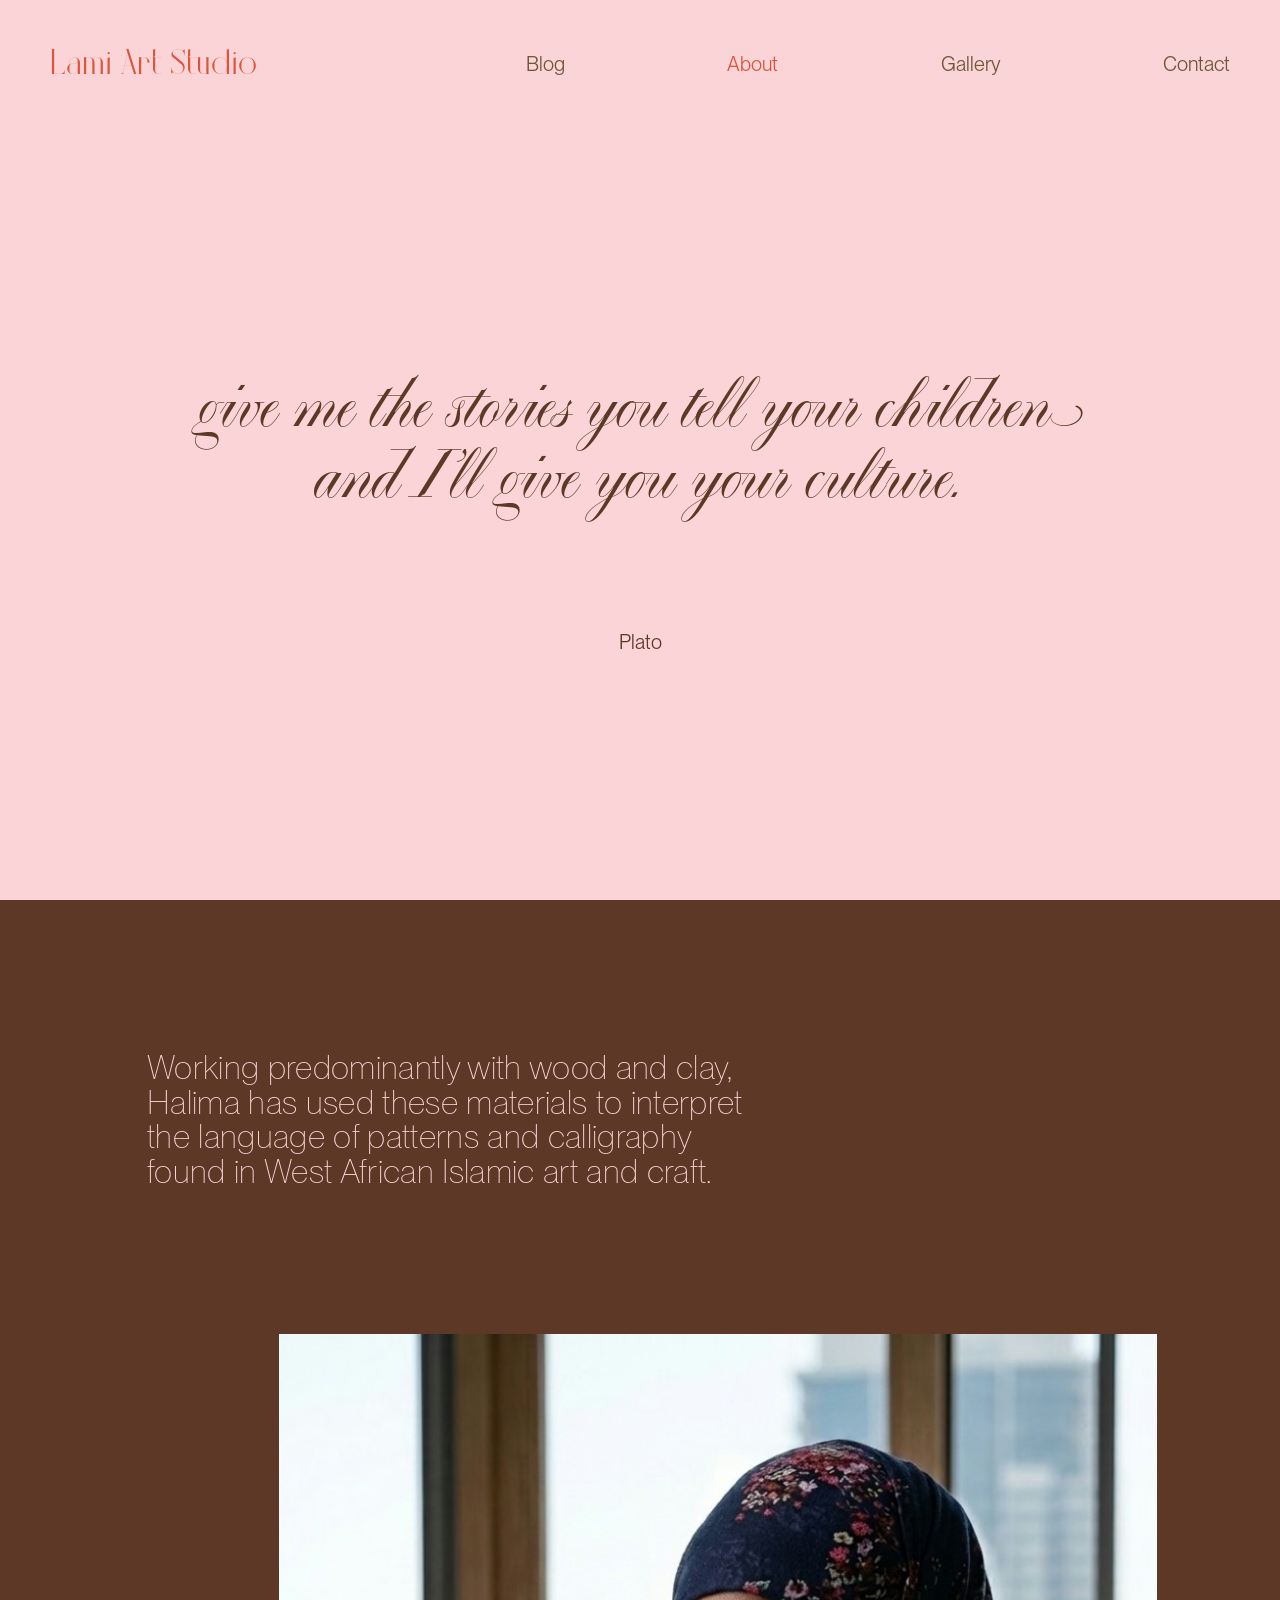
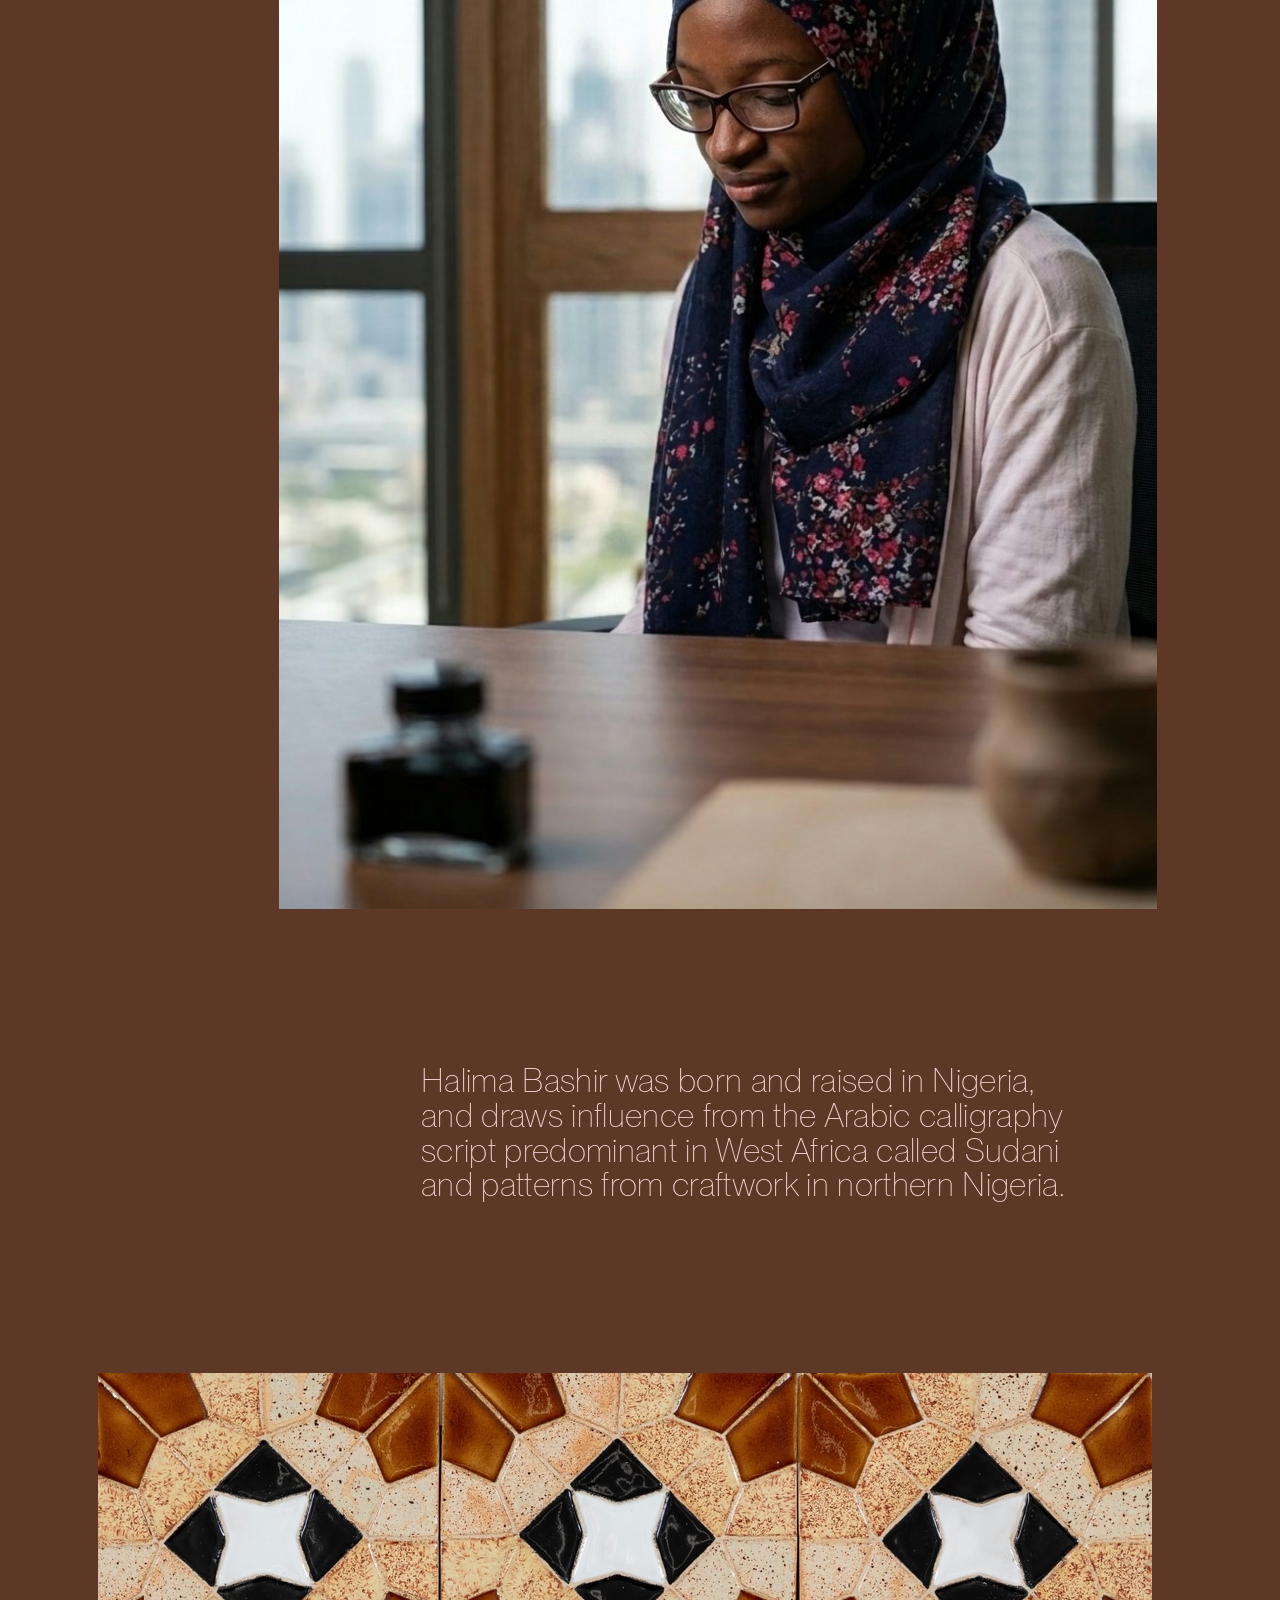
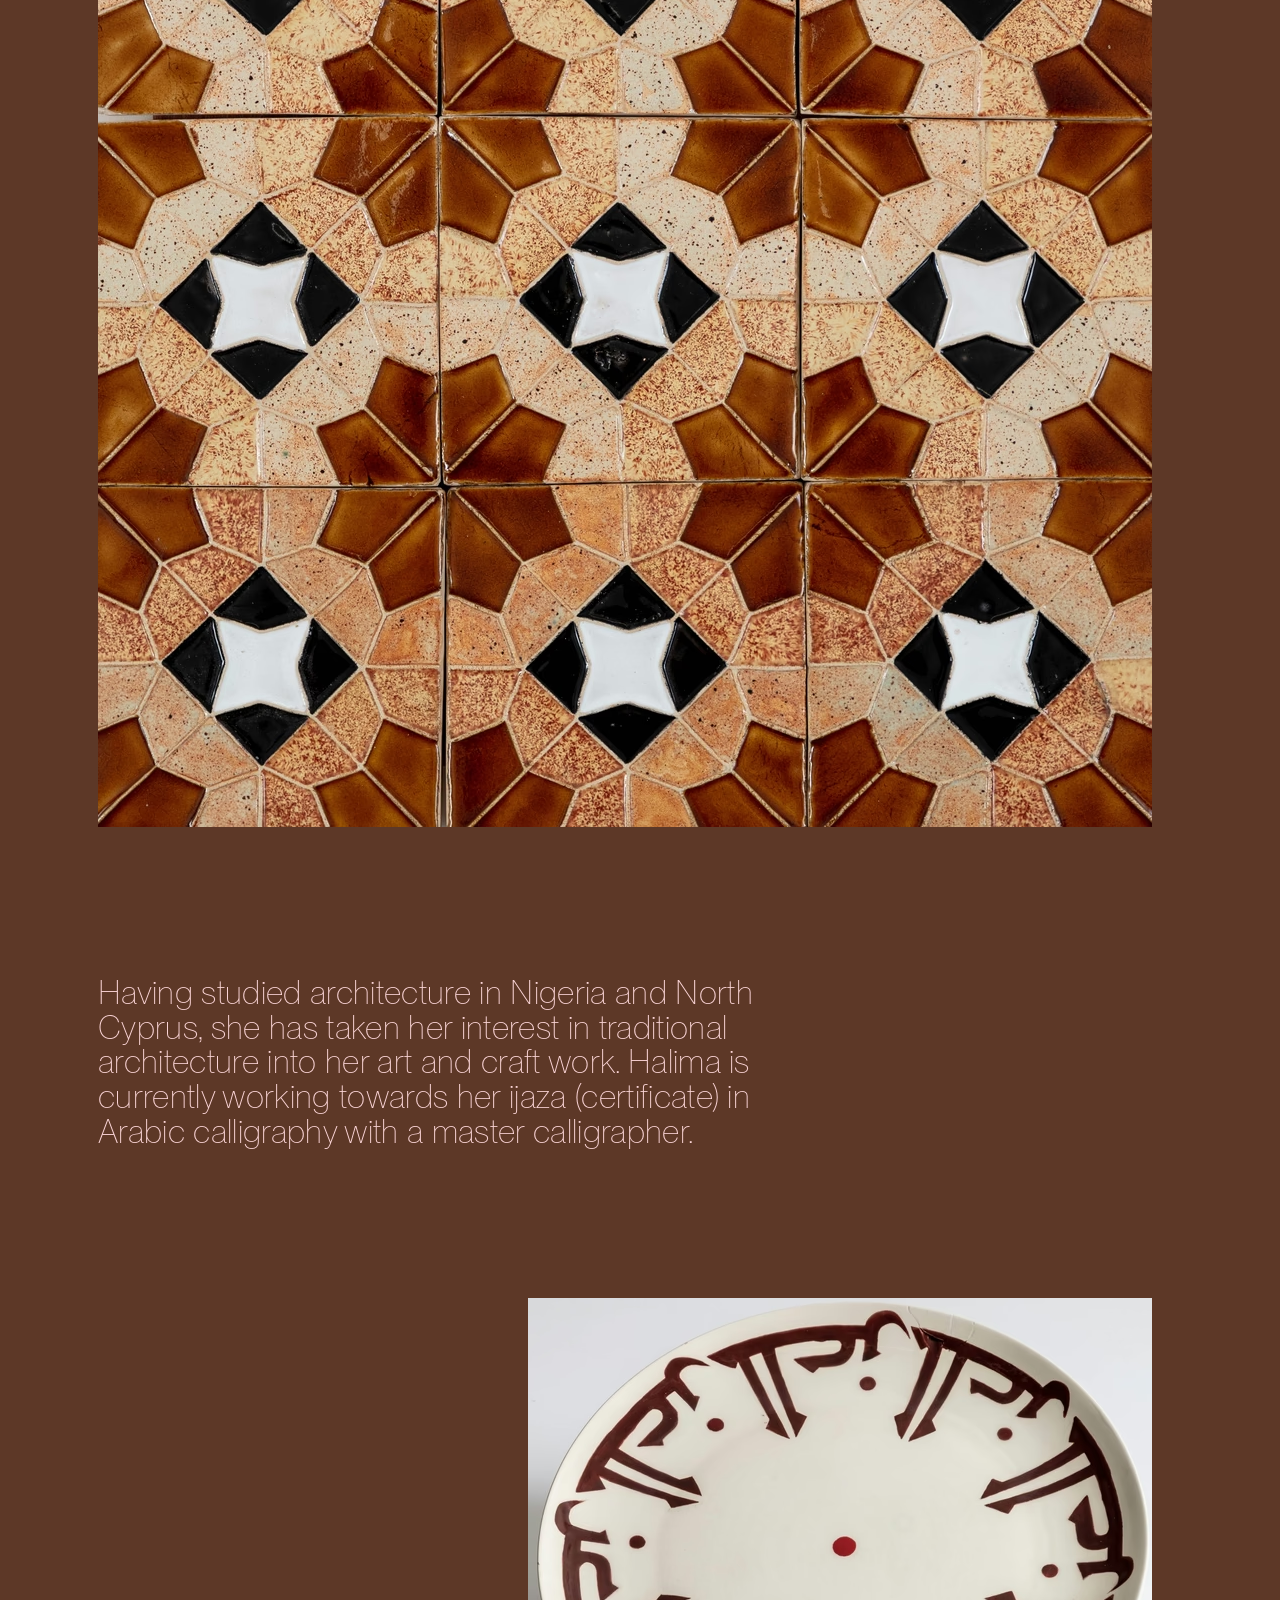
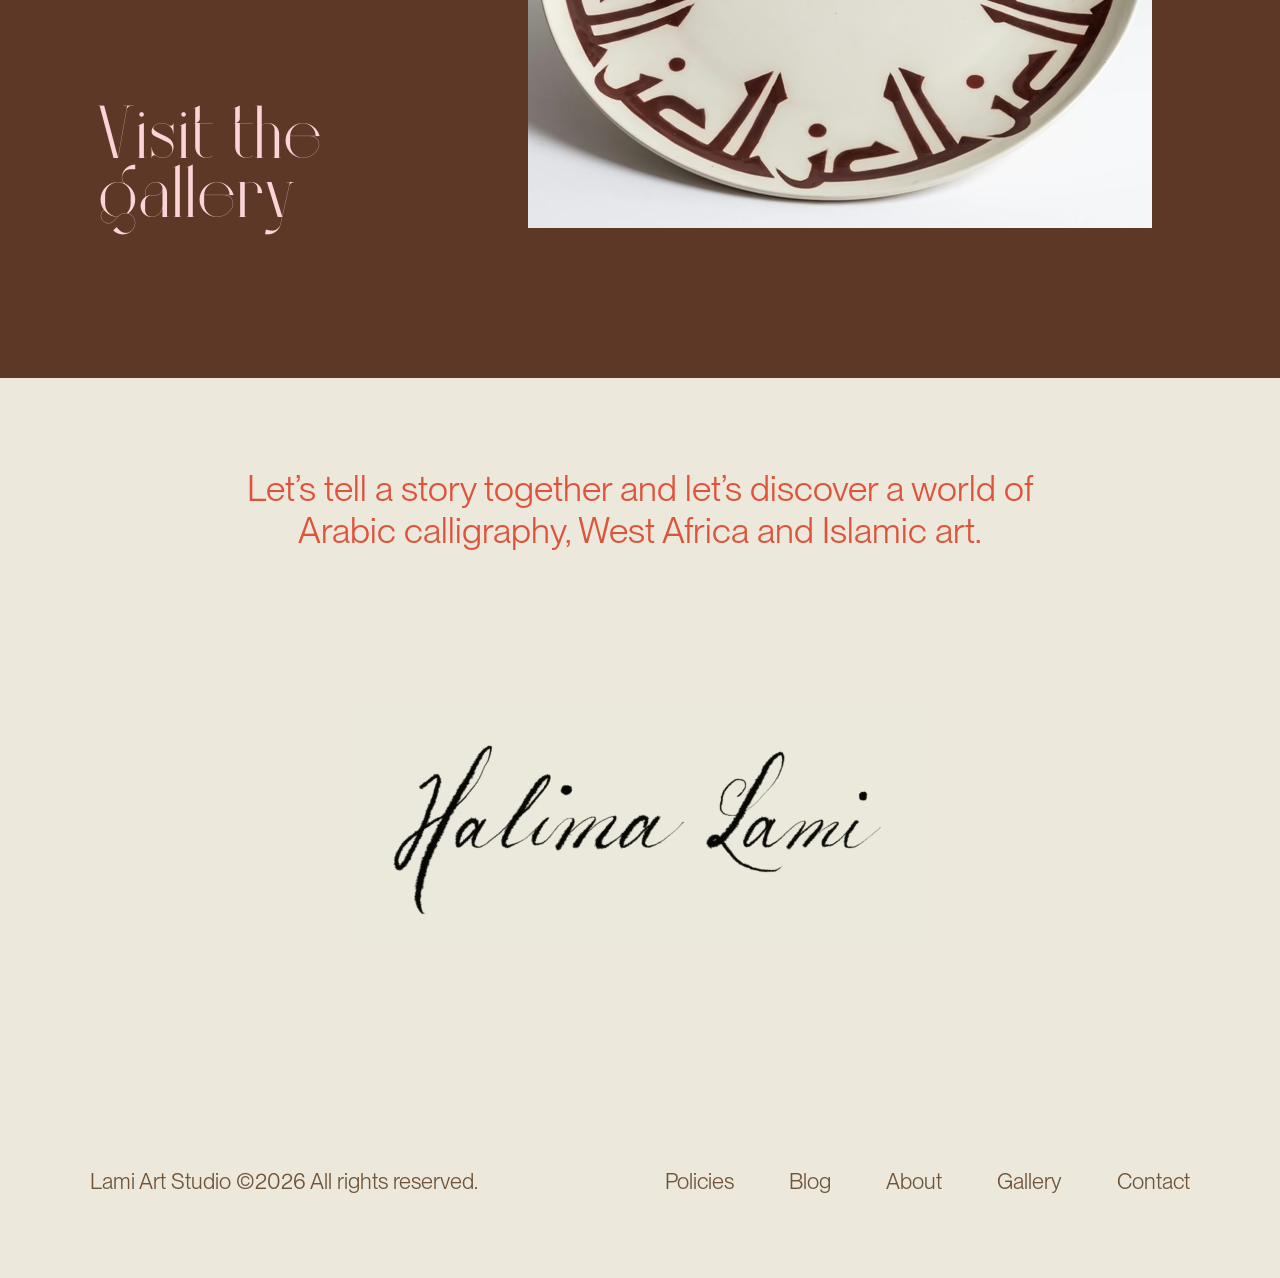
==== about/index.html @ 30ba1b16 "Update page transitions and loading polish" ====
<!doctype html>
<html lang="en">
  <head>
    <base href="../">
    <meta charset="utf-8">
    <meta name="viewport" content="width=device-width, initial-scale=1">
    <meta name="description" content="Learn about Halima Bashir and the materials, patterns, and calligraphy behind Lami Art Studio.">
    <title>About | Lami Art Studio</title>
    <link rel="preload" href="assets/fonts/Bigilla.otf" as="font" type="font/otf" crossorigin>
    <link rel="preload" href="assets/fonts/PPNeueMontreal-Book.otf" as="font" type="font/otf" crossorigin>
    <link rel="preload" href="assets/fonts/PPPlayground-Thin.otf" as="font" type="font/otf" crossorigin>
    <link rel="stylesheet" href="styles.css?v=first-load-polish">
  </head>
  <body class="about-page inner-page">
    <header class="site-header">
      <div class="site-header-inner">
        <a class="site-logo" href="./">Lami Art Studio</a>
        <button class="menu-toggle" type="button" aria-expanded="false" aria-controls="mobile-menu" aria-label="Open menu">
          <span></span>
          <span></span>
          <span></span>
        </button>
        <nav class="site-nav" aria-label="Primary navigation">
          <a href="https://halimalami.substack.com/" target="_blank" rel="noopener noreferrer">Blog</a>
          <a class="is-active" href="about/">About</a>
          <a href="gallery/">Gallery</a>
          <a href="contact/">Contact</a>
        </nav>
      </div>
    </header>
    <div class="mobile-menu" id="mobile-menu" aria-hidden="true">
      <div class="mobile-menu-header">
        <a class="site-logo" href="./">Lami Art Studio</a>
        <button class="menu-toggle mobile-menu-close" type="button" aria-expanded="true" aria-controls="mobile-menu" aria-label="Close menu">
          <span></span>
          <span></span>
          <span></span>
        </button>
      </div>
      <nav class="mobile-menu-nav" aria-label="Mobile navigation">
        <a href="https://halimalami.substack.com/" target="_blank" rel="noopener noreferrer">Blog</a>
        <a class="is-active" href="about/">About</a>
        <a href="gallery/">Gallery</a>
      </nav>
      <a class="mobile-menu-contact" href="contact/">
        <span>Write an<br>email to me</span>
        <strong>Stay connected</strong>
      </a>
    </div>

    <main>
      <section class="about-quote section-frame" aria-labelledby="about-quote">
        <div class="about-quote-inner design-inner">
          <h1 id="about-quote">
            <span>give me the stories you</span><br class="mobile-break">
            <span>tell your childre<span class="script-terminal">n</span></span><br class="desktop-break">
            <span class="quote-line-third">and <span class="script-plain-i">I</span>&rsquo;ll give you</span><br class="mobile-break">
            <span>your culture.</span>
          </h1>
          <p>Plato</p>
        </div>
      </section>

      <section class="about-story section-frame">
        <div class="about-story-inner">
          <p class="about-copy about-copy-top">
            Working predominantly with wood and clay,<br>
            Halima has used these materials to interpret<br>
            the language of patterns and calligraphy<br>
            found in West African Islamic art and craft.
          </p>

          <img
            class="about-portrait"
            src="assets/about/halima-portrait.avif"
            srcset="assets/about/halima-portrait.avif 896w, assets/about/halima-portrait-2x.avif 1792w"
            sizes="(max-width: 700px) 84vw, 68.6vw"
            alt="Halima Bashir seated beside a studio table" loading="lazy" decoding="async">

          <p class="about-copy about-copy-mid">
            Halima Bashir was born and raised in Nigeria,<br>
            and draws influence from the Arabic calligraphy<br>
            script predominant in West Africa called Sudani<br>
            and patterns from craftwork in northern Nigeria.
          </p>

          <img
            class="about-tiles"
            src="assets/about/tiles.avif"
            srcset="assets/about/tiles.avif 1054w, assets/about/tiles-2x.avif 2108w"
            sizes="(max-width: 700px) 84vw, 82.3vw"
            alt="Geometric ceramic tile pattern in brown, cream, black, and white" loading="lazy" decoding="async">

          <p class="about-copy about-copy-bottom">
            Having studied architecture in Nigeria and North<br>
            Cyprus, she has taken her interest in traditional<br>
            architecture into her art and craft work. Halima is<br>
            currently working towards her ijaza (certificate) in<br>
            Arabic calligraphy with a master calligrapher.
          </p>

          <div class="about-gallery-callout">
            <a class="about-gallery-link" href="gallery/">Visit the<br>gallery</a>
            <img
              class="about-plate"
              src="assets/about/calligraphy-plate.avif"
              srcset="assets/about/calligraphy-plate.avif 624w, assets/about/calligraphy-plate-2x.avif 1248w"
              sizes="(max-width: 700px) 84vw, 48.75vw"
              alt="Round ceramic plate with Arabic calligraphy around the rim" loading="lazy" decoding="async">
          </div>
        </div>
      </section>

      <footer id="contact" class="footer section-frame">
        <div class="footer-inner design-inner">
          <p class="contact-line">
            Let&rsquo;s tell a story together and let&rsquo;s discover a world of<br>
            Arabic calligraphy, West Africa and Islamic art.
          </p>
          <img
            class="signature"
            src="assets/coded/signature.avif"
            srcset="assets/coded/signature.avif 580w, assets/coded/signature-2x.avif 1160w"
            sizes="(max-width: 700px) 72vw, 45.3vw"
            alt="Halima Lami signature" loading="lazy" decoding="async">
          <nav class="footer-nav" aria-label="Footer navigation">
            <span class="footer-copy">Lami Art Studio &copy;<span class="current-year">2026</span> All rights reserved.</span>
            <a class="footer-policies" href="studio-policies/">Policies</a>
            <a href="https://halimalami.substack.com/" target="_blank" rel="noopener noreferrer">Blog</a>
            <a href="about/">About</a>
            <a href="gallery/">Gallery</a>
            <a href="contact/">Contact</a>
          </nav>
        </div>
      </footer>
    </main>
    <script>
      const menu = document.querySelector(".mobile-menu");
      const toggles = document.querySelectorAll(".menu-toggle");

      toggles.forEach((toggle) => {
        toggle.addEventListener("click", () => {
          const open = !document.body.classList.contains("menu-open");
          document.body.classList.toggle("menu-open", open);
          menu.setAttribute("aria-hidden", String(!open));
          toggles.forEach((button) => button.setAttribute("aria-expanded", String(open)));
        });
      });
    </script>
    <script src="script.js"></script>
  </body>
</html>
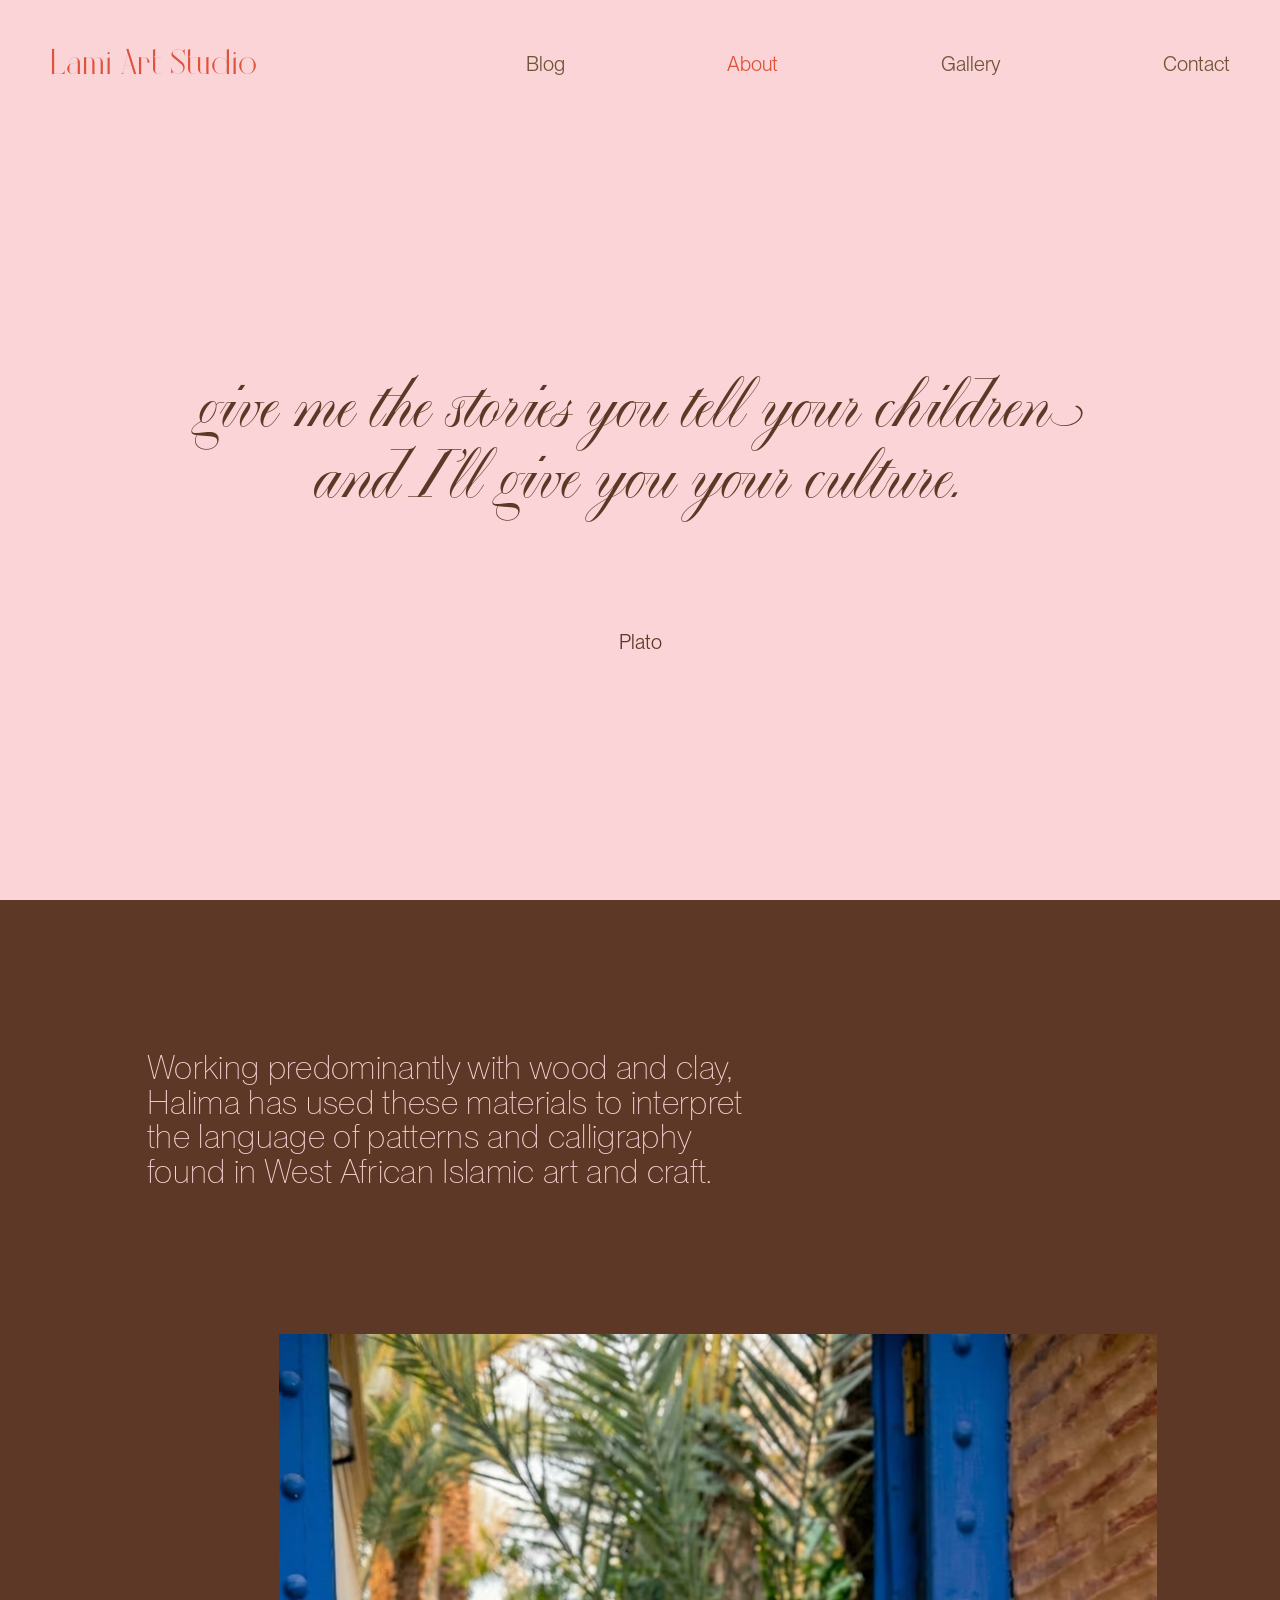
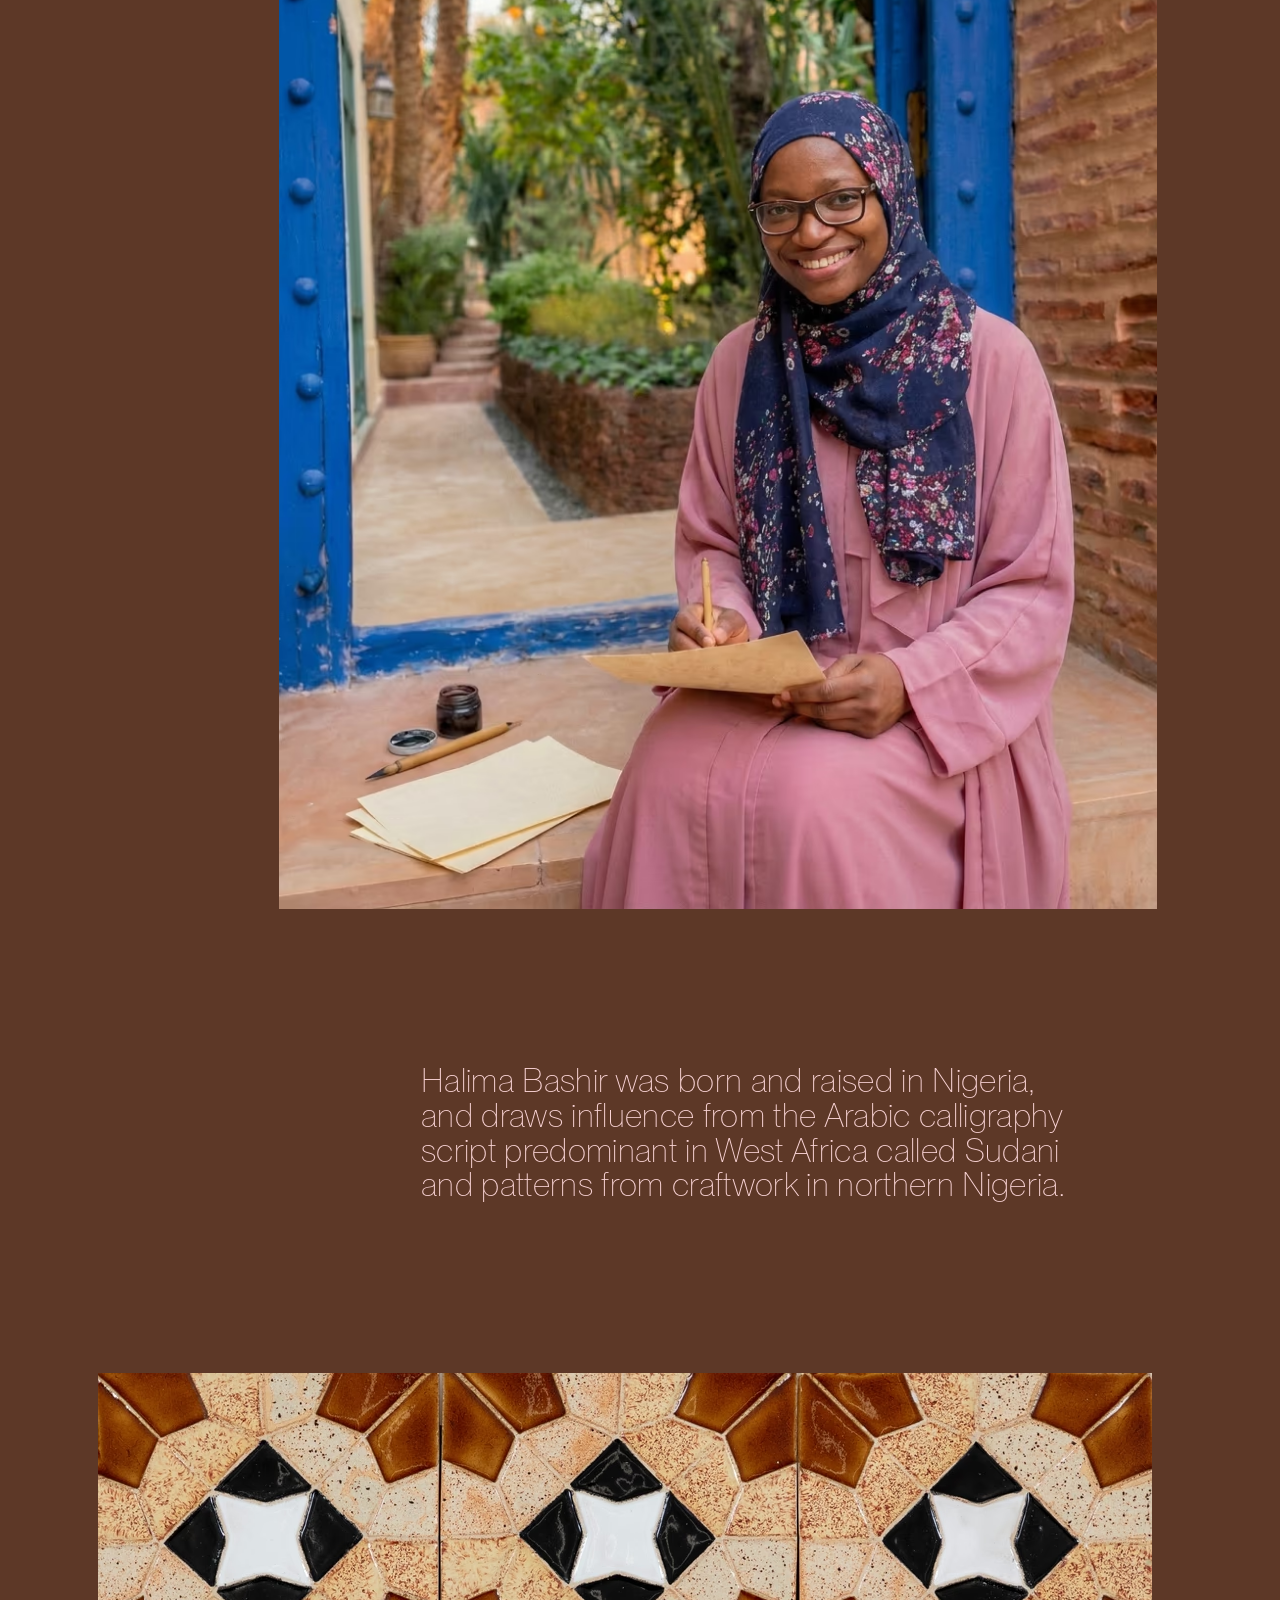
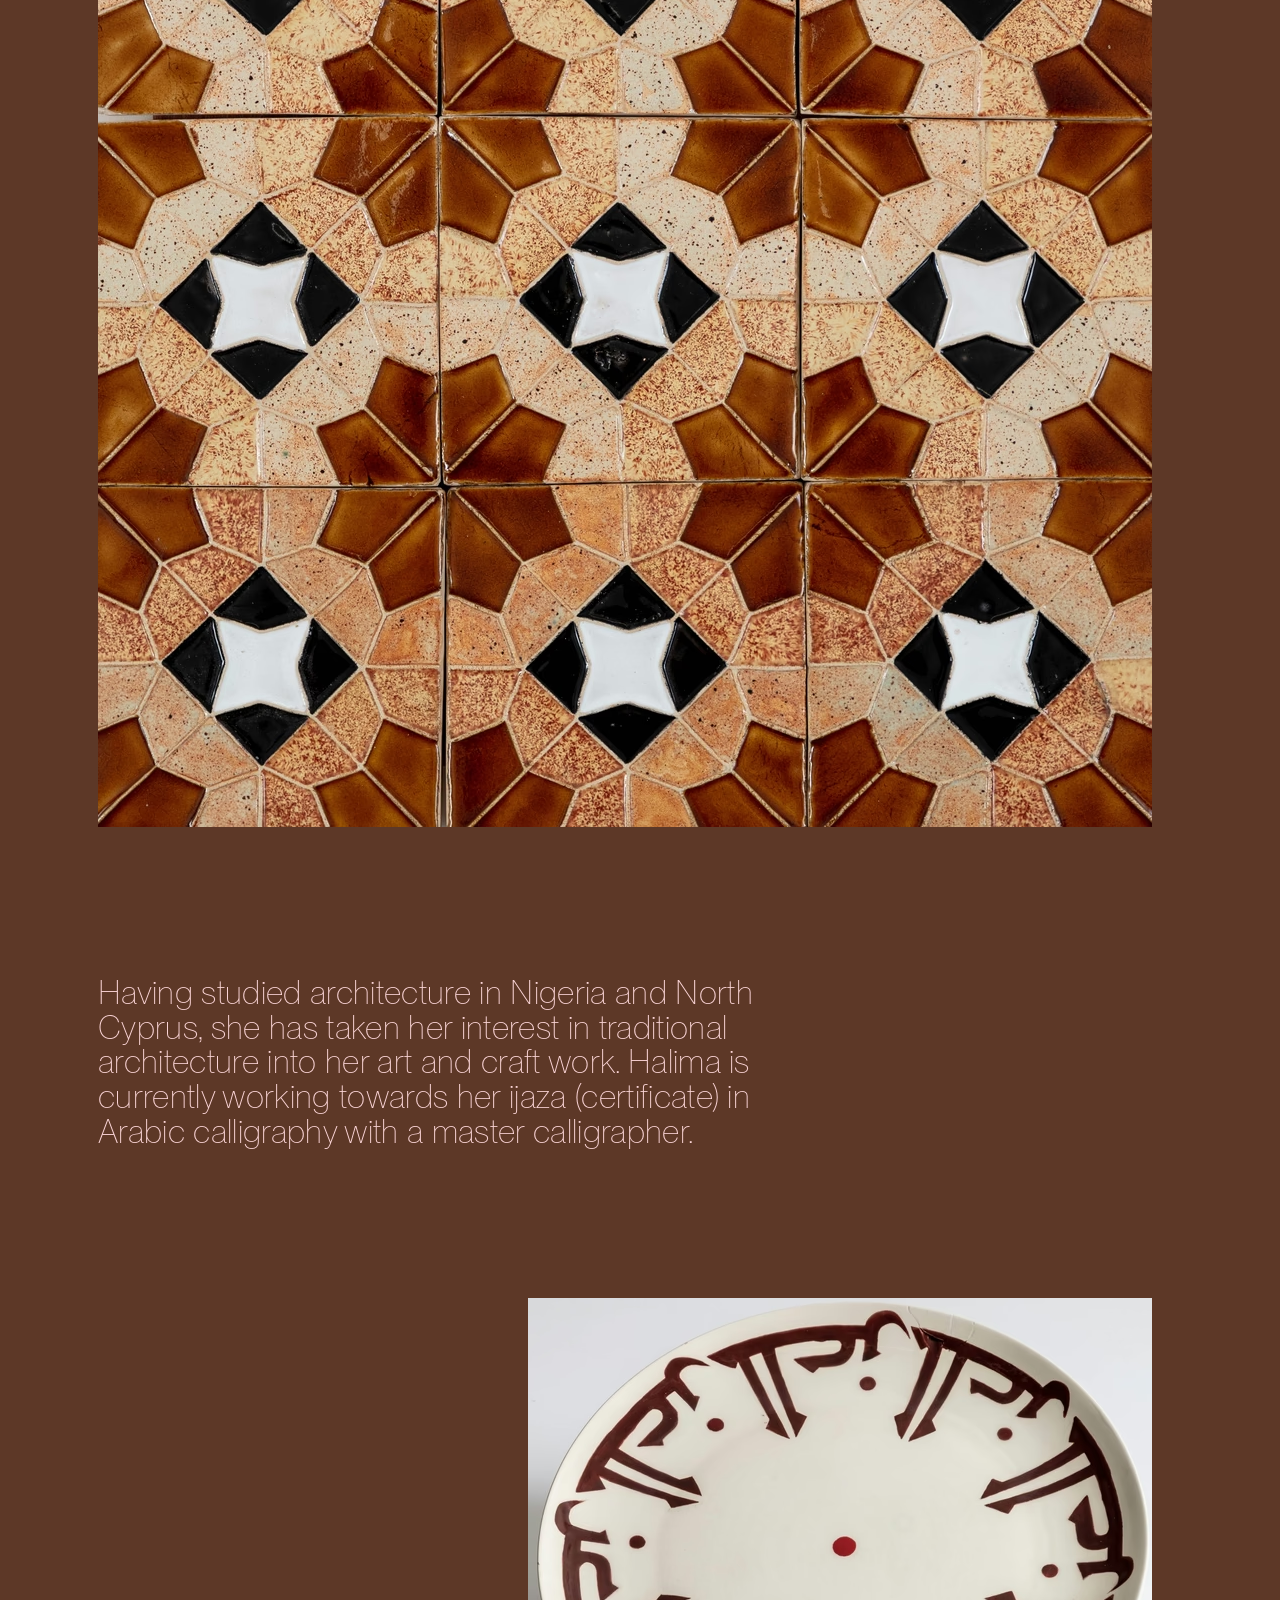
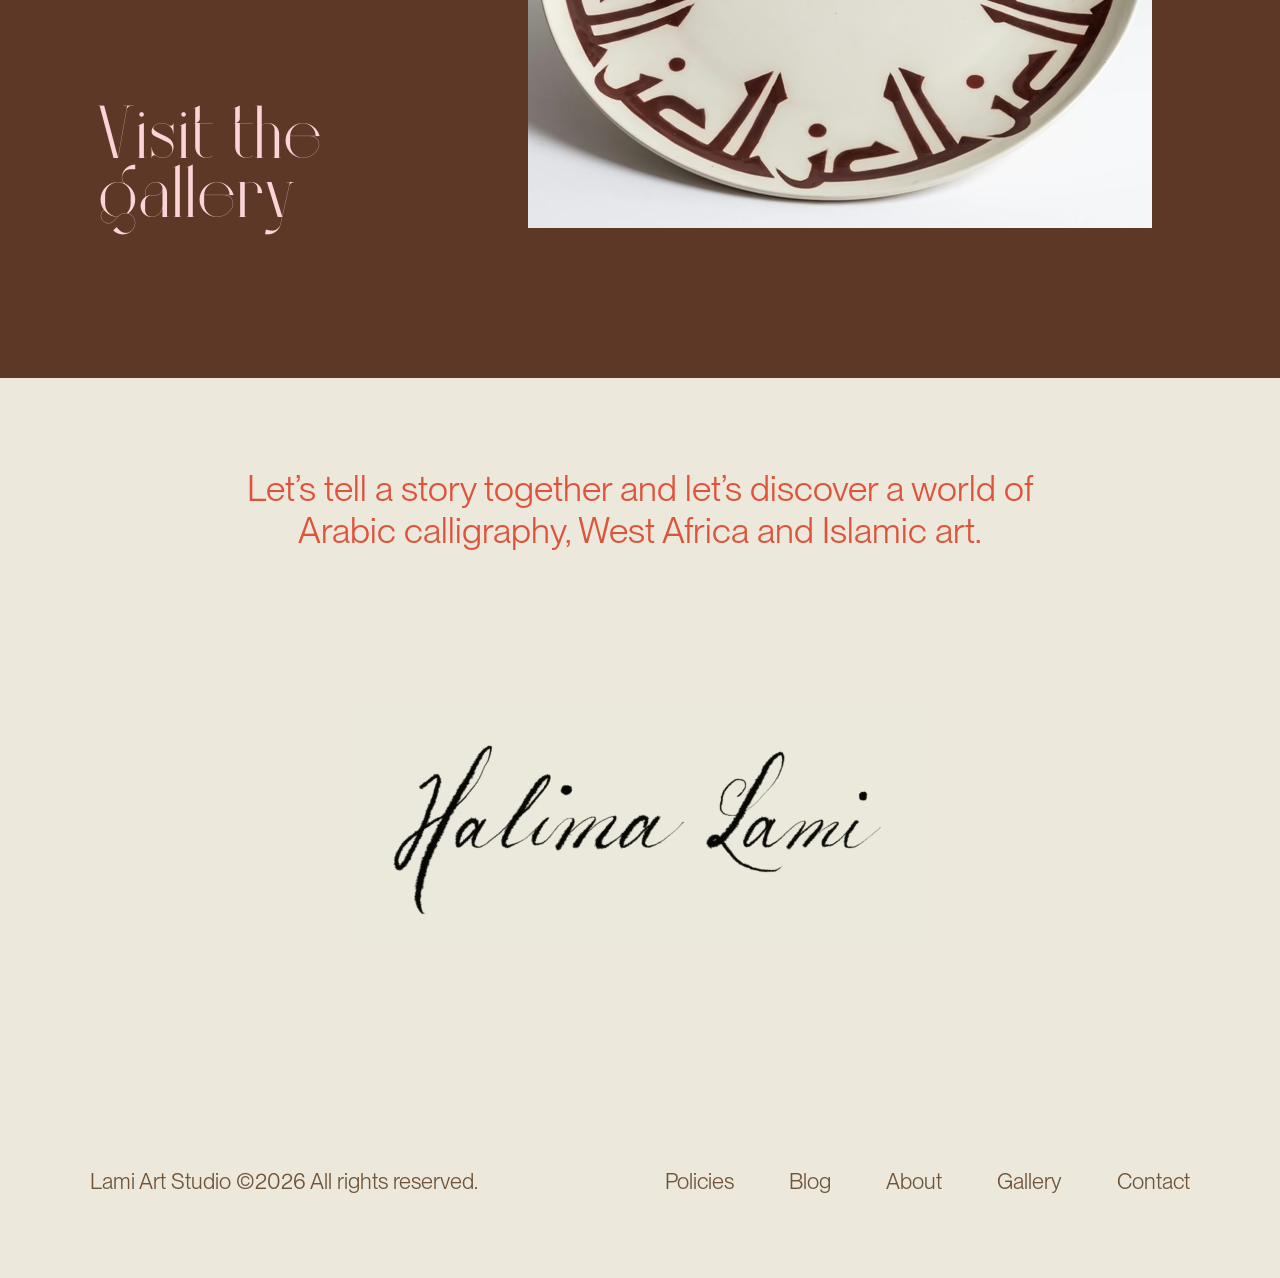
==== commit 89f35cb0: "Add SEO polish and update about portrait" ====
--- a/about/index.html
+++ b/about/index.html
@@ -4,12 +4,45 @@
     <base href="../">
     <meta charset="utf-8">
     <meta name="viewport" content="width=device-width, initial-scale=1">
-    <meta name="description" content="Learn about Halima Bashir and the materials, patterns, and calligraphy behind Lami Art Studio.">
-    <title>About | Lami Art Studio</title>
+    <title>About Halima Bashir | Lami Art Studio</title>
+    <meta name="description" content="Learn about Halima Bashir, her materials, patterns, architecture background, and the calligraphy practice behind Lami Art Studio.">
+    <meta name="robots" content="index, follow">
+    <meta name="theme-color" content="#fad4d6">
+    <meta name="apple-mobile-web-app-title" content="Lami Art Studio">
+    <link rel="icon" href="https://substackcdn.com/image/fetch/$s_!Lnpy!,f_auto,q_auto:good,fl_progressive:steep/https%3A%2F%2Fsubstack-post-media.s3.amazonaws.com%2Fpublic%2Fimages%2F6080236e-e058-413f-84dc-36ab6db88b93%2Ffavicon-32x32.png" type="image/png" sizes="32x32">
+    <link rel="apple-touch-icon" href="https://substackcdn.com/image/fetch/$s_!q4rR!,f_auto,q_auto:good,fl_progressive:steep/https%3A%2F%2Fsubstack-post-media.s3.amazonaws.com%2Fpublic%2Fimages%2F6080236e-e058-413f-84dc-36ab6db88b93%2Fapple-touch-icon-1024x1024.png">
+    <link rel="canonical" href="https://lamiartstudio.com/about/">
+    <meta property="og:site_name" content="Lami Art Studio">
+    <meta property="og:type" content="profile">
+    <meta property="og:title" content="About Halima Bashir | Lami Art Studio">
+    <meta property="og:description" content="Learn about Halima Bashir, her materials, patterns, architecture background, and the calligraphy practice behind Lami Art Studio.">
+    <meta property="og:url" content="https://lamiartstudio.com/about/">
+    <meta property="og:image" content="https://lamiartstudio.com/assets/seo/og-image.jpg">
+    <meta property="og:image:width" content="1200">
+    <meta property="og:image:height" content="630">
+    <meta name="twitter:card" content="summary_large_image">
+    <meta name="twitter:title" content="About Halima Bashir | Lami Art Studio">
+    <meta name="twitter:description" content="Learn about Halima Bashir, her materials, patterns, architecture background, and the calligraphy practice behind Lami Art Studio.">
+    <meta name="twitter:image" content="https://lamiartstudio.com/assets/seo/og-image.jpg">
+    <script type="application/ld+json">
+      {
+      "@context": "https://schema.org",
+      "@type": "WebPage",
+      "name": "About Halima Bashir | Lami Art Studio",
+      "url": "https://lamiartstudio.com/about/",
+      "image": "https://lamiartstudio.com/assets/seo/og-image.jpg",
+      "isPartOf": {
+            "@type": "WebSite",
+            "name": "Lami Art Studio",
+            "url": "https://lamiartstudio.com/"
+      },
+      "description": "Learn about Halima Bashir, her materials, patterns, architecture background, and the calligraphy practice behind Lami Art Studio."
+}
+    </script>
     <link rel="preload" href="assets/fonts/Bigilla.otf" as="font" type="font/otf" crossorigin>
     <link rel="preload" href="assets/fonts/PPNeueMontreal-Book.otf" as="font" type="font/otf" crossorigin>
     <link rel="preload" href="assets/fonts/PPPlayground-Thin.otf" as="font" type="font/otf" crossorigin>
-    <link rel="stylesheet" href="styles.css?v=first-load-polish">
+    <link rel="stylesheet" href="styles.css?v=launch-20260627">
   </head>
   <body class="about-page inner-page">
     <header class="site-header">
@@ -72,10 +105,9 @@
 
           <img
             class="about-portrait"
-            src="assets/about/halima-portrait.avif"
-            srcset="assets/about/halima-portrait.avif 896w, assets/about/halima-portrait-2x.avif 1792w"
+            src="assets/about/halima-morocco-portrait.avif"
             sizes="(max-width: 700px) 84vw, 68.6vw"
-            alt="Halima Bashir seated beside a studio table" loading="lazy" decoding="async">
+            alt="Halima Bashir seated in Morocco holding calligraphy paper" loading="lazy" decoding="async">
 
           <p class="about-copy about-copy-mid">
             Halima Bashir was born and raised in Nigeria,<br>
@@ -147,6 +179,6 @@
         });
       });
     </script>
-    <script src="script.js"></script>
+    <script src="script.js?v=launch-20260627"></script>
   </body>
 </html>
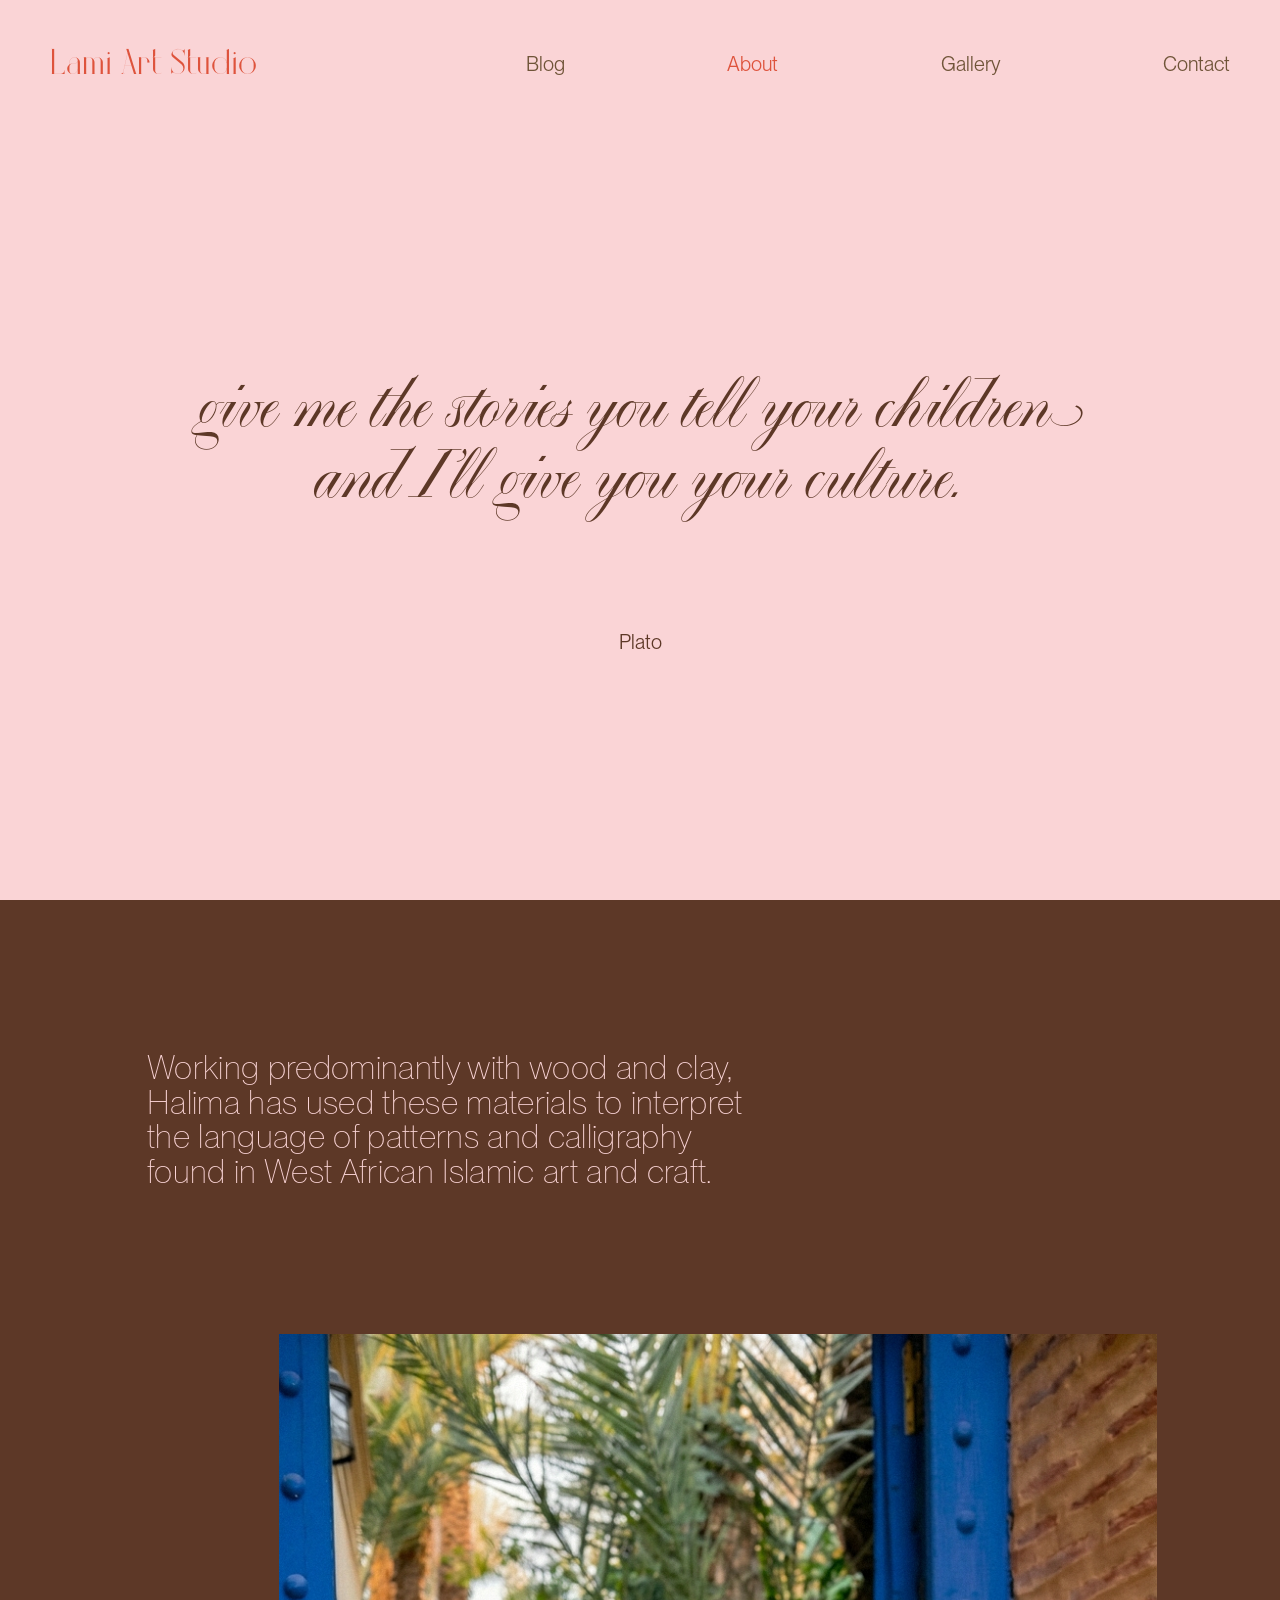
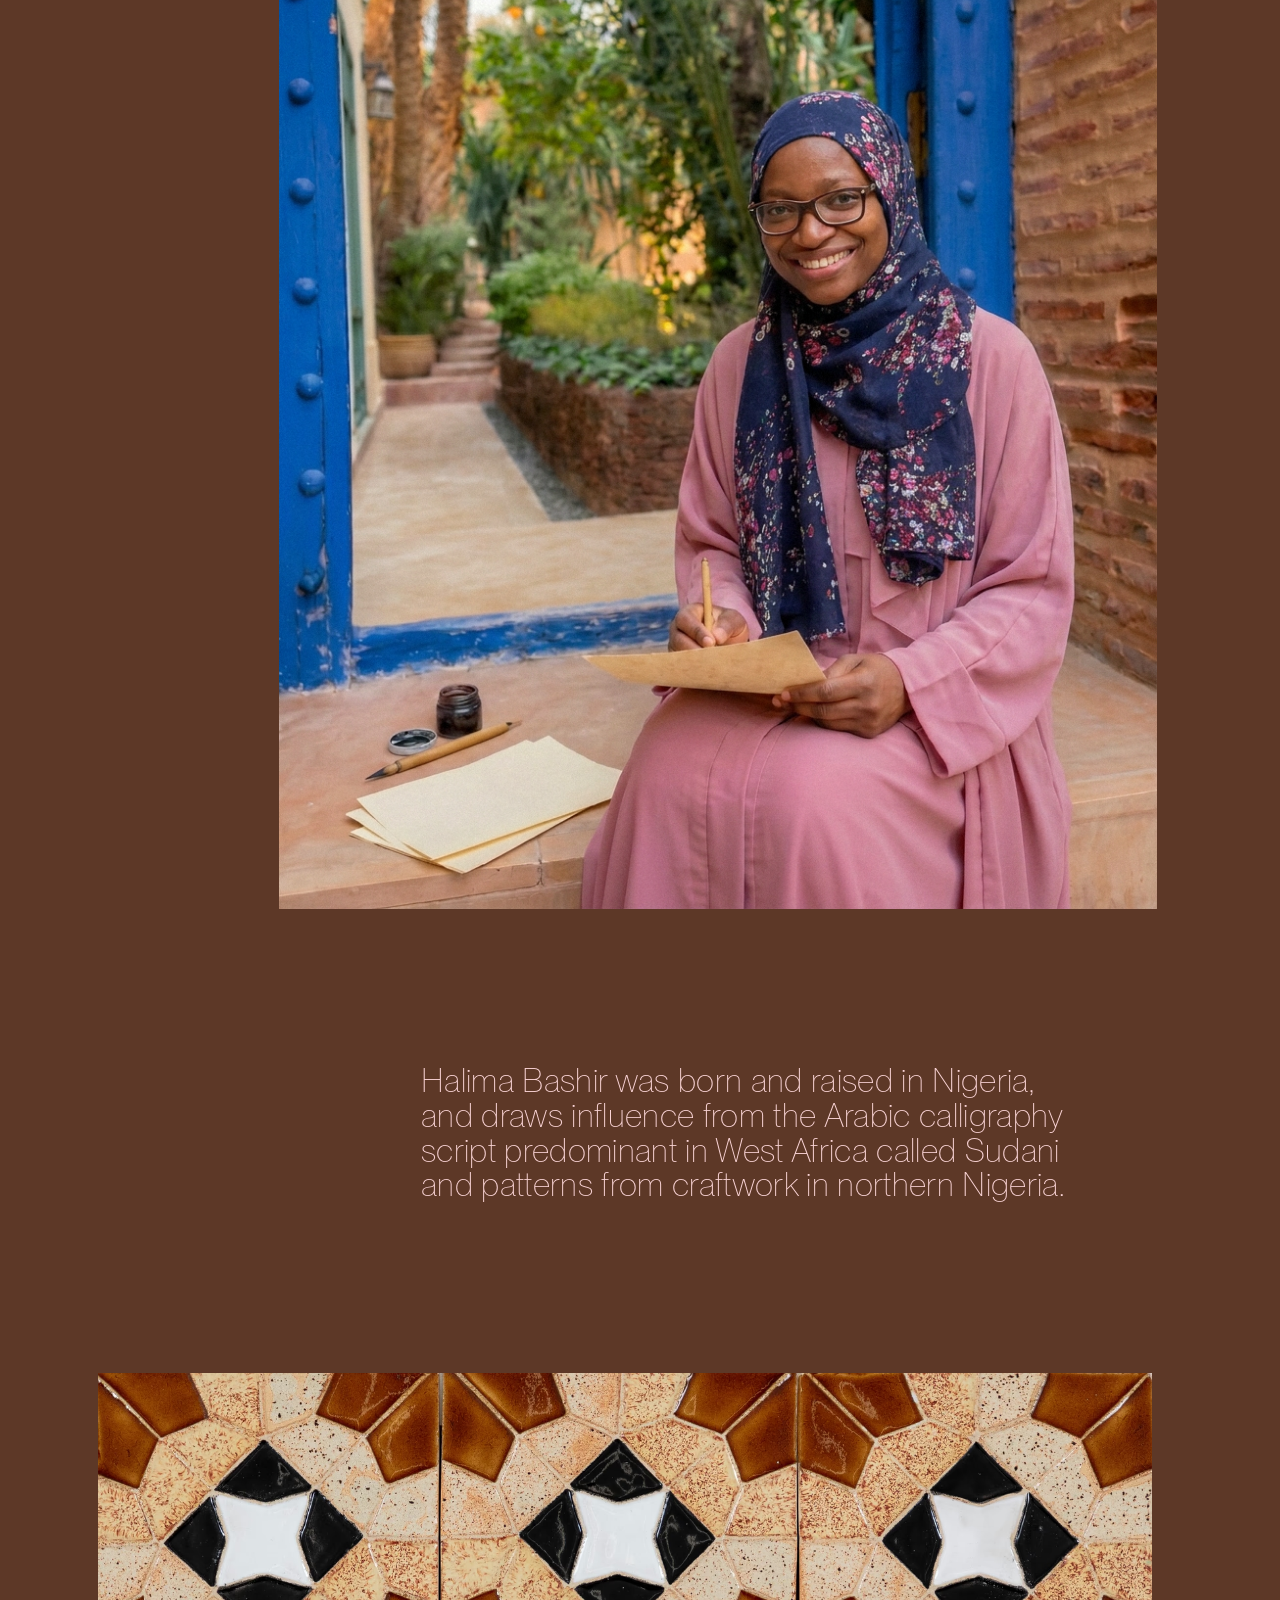
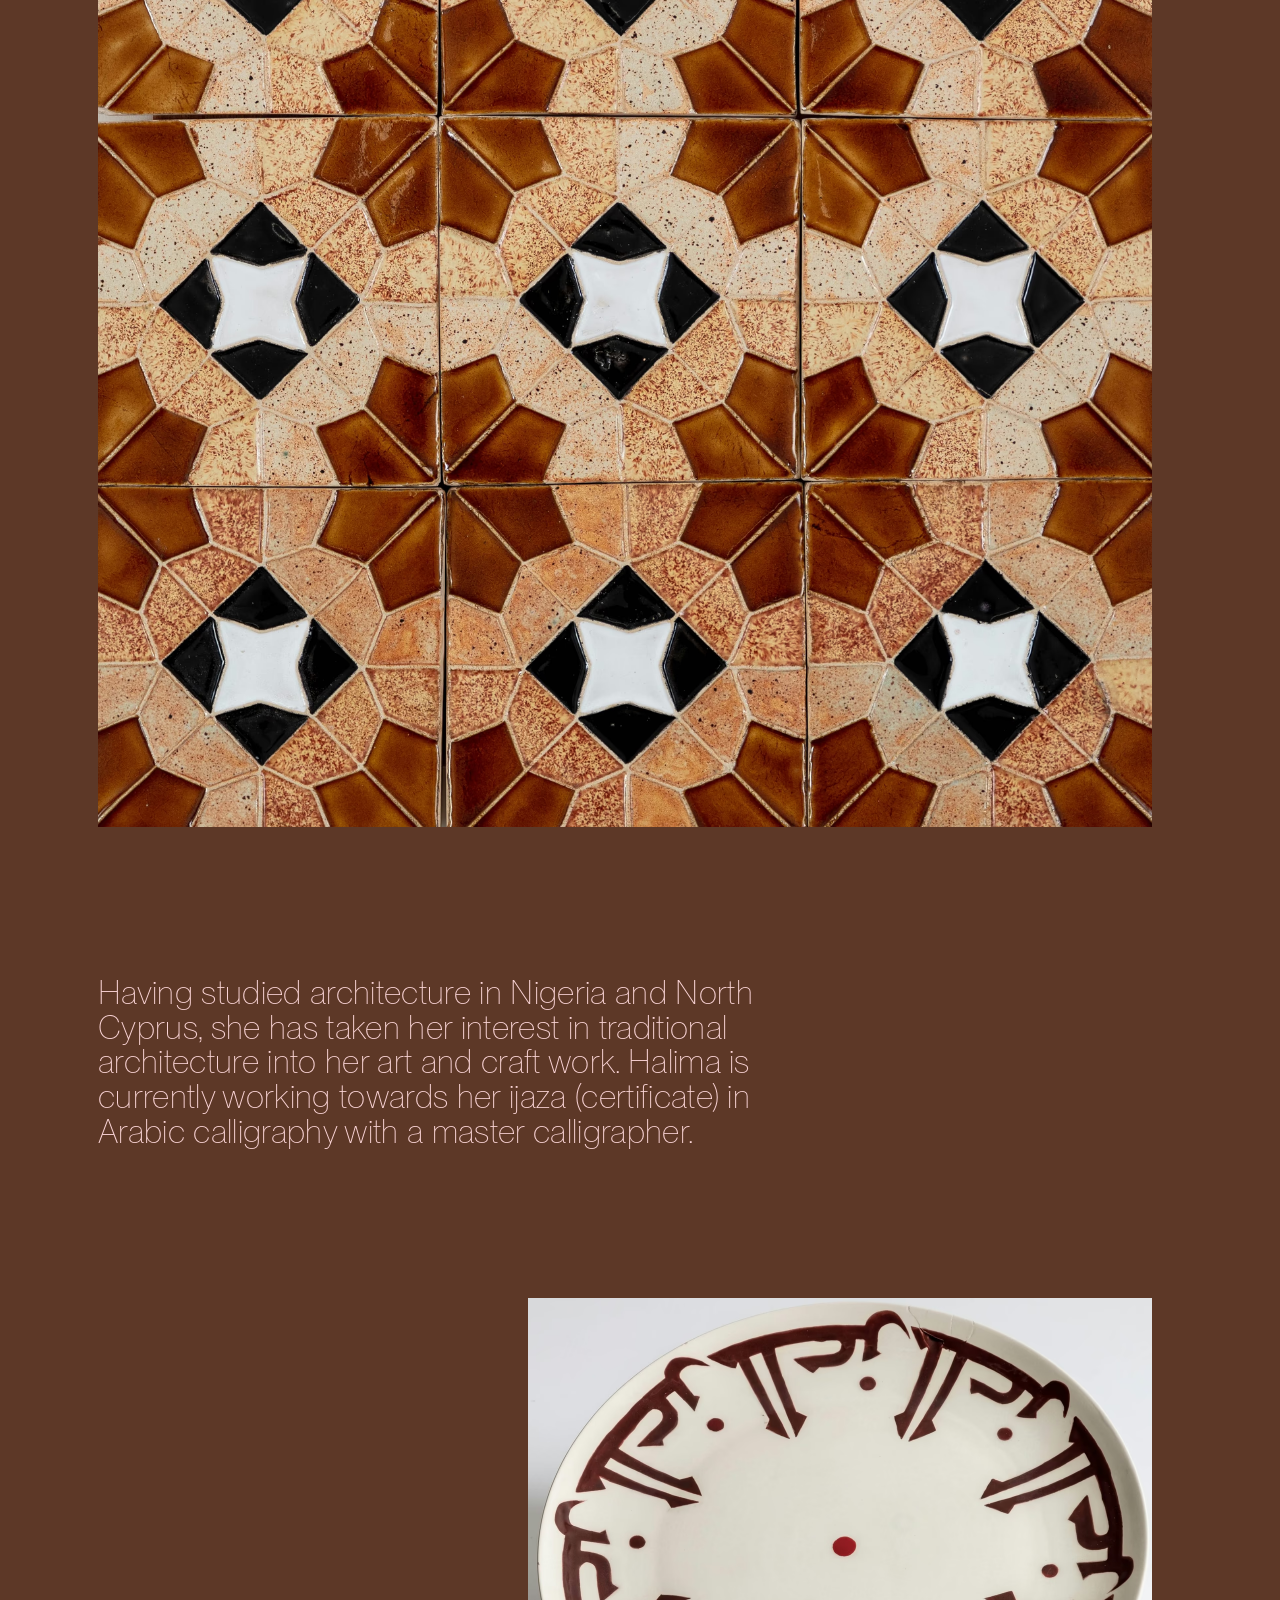
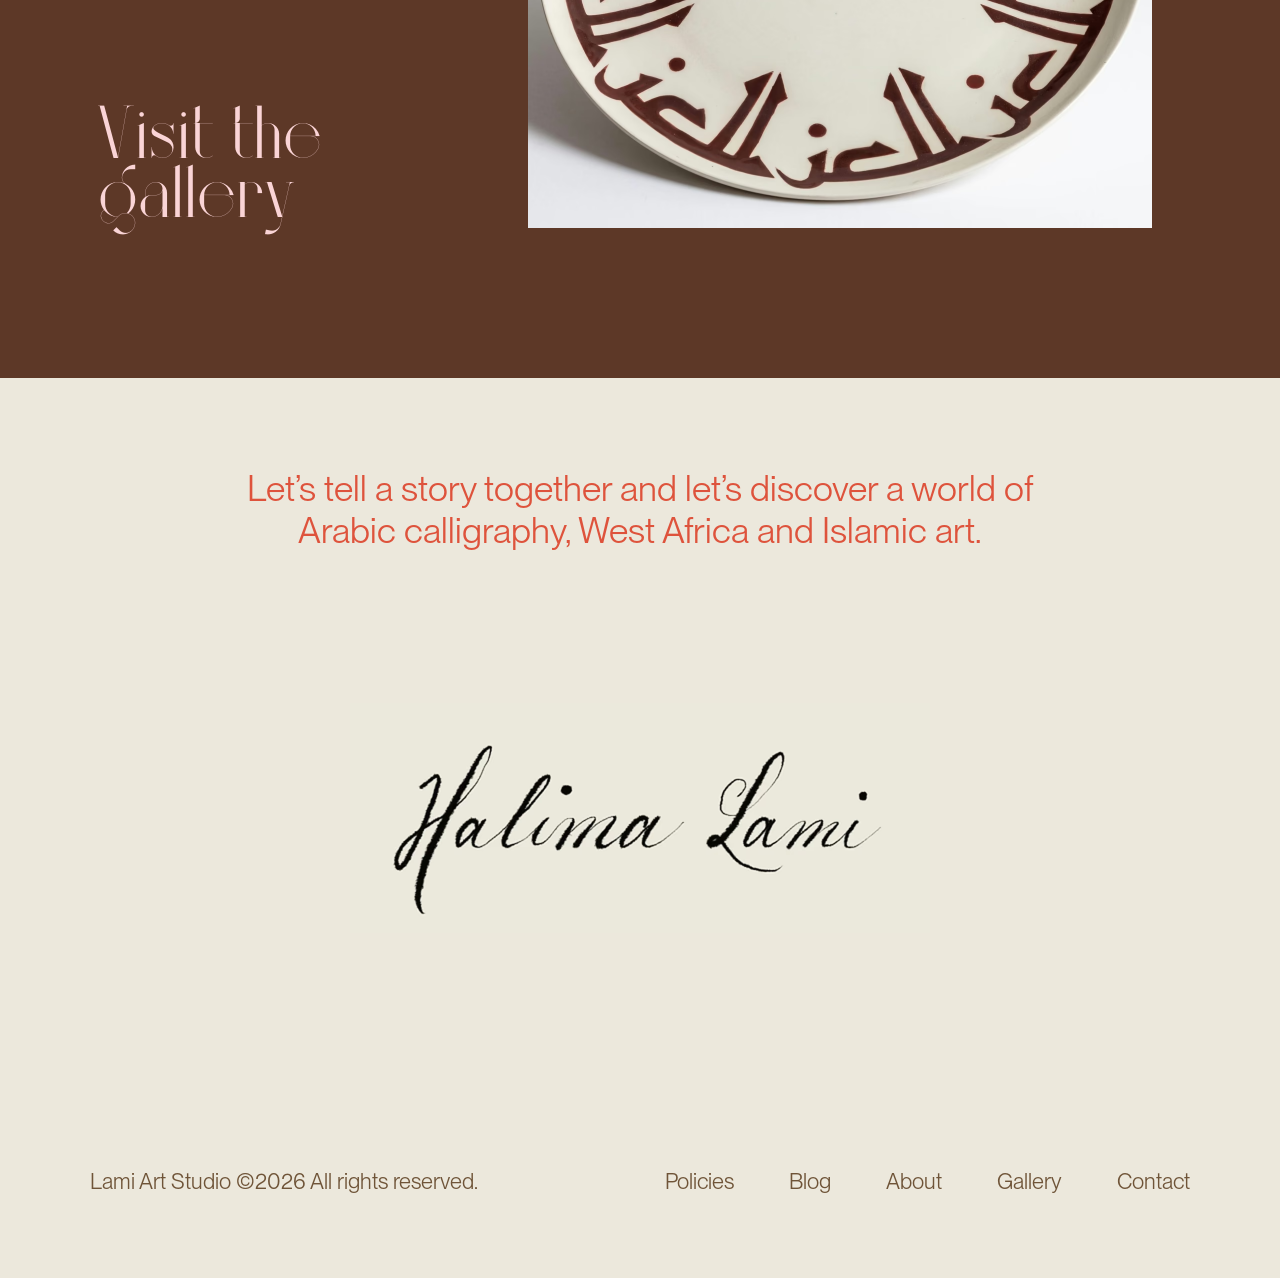
==== commit a043267d: "Update site assets and gallery print links" ====
--- a/about/index.html
+++ b/about/index.html
@@ -9,28 +9,28 @@
     <meta name="robots" content="index, follow">
     <meta name="theme-color" content="#fad4d6">
     <meta name="apple-mobile-web-app-title" content="Lami Art Studio">
-    <link rel="icon" href="https://substackcdn.com/image/fetch/$s_!Lnpy!,f_auto,q_auto:good,fl_progressive:steep/https%3A%2F%2Fsubstack-post-media.s3.amazonaws.com%2Fpublic%2Fimages%2F6080236e-e058-413f-84dc-36ab6db88b93%2Ffavicon-32x32.png" type="image/png" sizes="32x32">
-    <link rel="apple-touch-icon" href="https://substackcdn.com/image/fetch/$s_!q4rR!,f_auto,q_auto:good,fl_progressive:steep/https%3A%2F%2Fsubstack-post-media.s3.amazonaws.com%2Fpublic%2Fimages%2F6080236e-e058-413f-84dc-36ab6db88b93%2Fapple-touch-icon-1024x1024.png">
+    <link rel="icon" href="assets/icons/favicon-32x32.png" type="image/png" sizes="32x32">
+    <link rel="apple-touch-icon" href="assets/icons/apple-touch-icon.png">
     <link rel="canonical" href="https://lamiartstudio.com/about/">
     <meta property="og:site_name" content="Lami Art Studio">
     <meta property="og:type" content="profile">
     <meta property="og:title" content="About Halima Bashir | Lami Art Studio">
     <meta property="og:description" content="Learn about Halima Bashir, her materials, patterns, architecture background, and the calligraphy practice behind Lami Art Studio.">
     <meta property="og:url" content="https://lamiartstudio.com/about/">
-    <meta property="og:image" content="https://lamiartstudio.com/assets/seo/og-image.jpg">
+    <meta property="og:image" content="https://lamiartstudio.com/assets/seo/og-image.avif">
     <meta property="og:image:width" content="1200">
     <meta property="og:image:height" content="630">
     <meta name="twitter:card" content="summary_large_image">
     <meta name="twitter:title" content="About Halima Bashir | Lami Art Studio">
     <meta name="twitter:description" content="Learn about Halima Bashir, her materials, patterns, architecture background, and the calligraphy practice behind Lami Art Studio.">
-    <meta name="twitter:image" content="https://lamiartstudio.com/assets/seo/og-image.jpg">
+    <meta name="twitter:image" content="https://lamiartstudio.com/assets/seo/og-image.avif">
     <script type="application/ld+json">
       {
       "@context": "https://schema.org",
       "@type": "WebPage",
       "name": "About Halima Bashir | Lami Art Studio",
       "url": "https://lamiartstudio.com/about/",
-      "image": "https://lamiartstudio.com/assets/seo/og-image.jpg",
+      "image": "https://lamiartstudio.com/assets/seo/og-image.avif",
       "isPartOf": {
             "@type": "WebSite",
             "name": "Lami Art Studio",
@@ -119,7 +119,6 @@
           <img
             class="about-tiles"
             src="assets/about/tiles.avif"
-            srcset="assets/about/tiles.avif 1054w, assets/about/tiles-2x.avif 2108w"
             sizes="(max-width: 700px) 84vw, 82.3vw"
             alt="Geometric ceramic tile pattern in brown, cream, black, and white" loading="lazy" decoding="async">
 
@@ -136,7 +135,6 @@
             <img
               class="about-plate"
               src="assets/about/calligraphy-plate.avif"
-              srcset="assets/about/calligraphy-plate.avif 624w, assets/about/calligraphy-plate-2x.avif 1248w"
               sizes="(max-width: 700px) 84vw, 48.75vw"
               alt="Round ceramic plate with Arabic calligraphy around the rim" loading="lazy" decoding="async">
           </div>
@@ -152,7 +150,6 @@
           <img
             class="signature"
             src="assets/coded/signature.avif"
-            srcset="assets/coded/signature.avif 580w, assets/coded/signature-2x.avif 1160w"
             sizes="(max-width: 700px) 72vw, 45.3vw"
             alt="Halima Lami signature" loading="lazy" decoding="async">
           <nav class="footer-nav" aria-label="Footer navigation">
